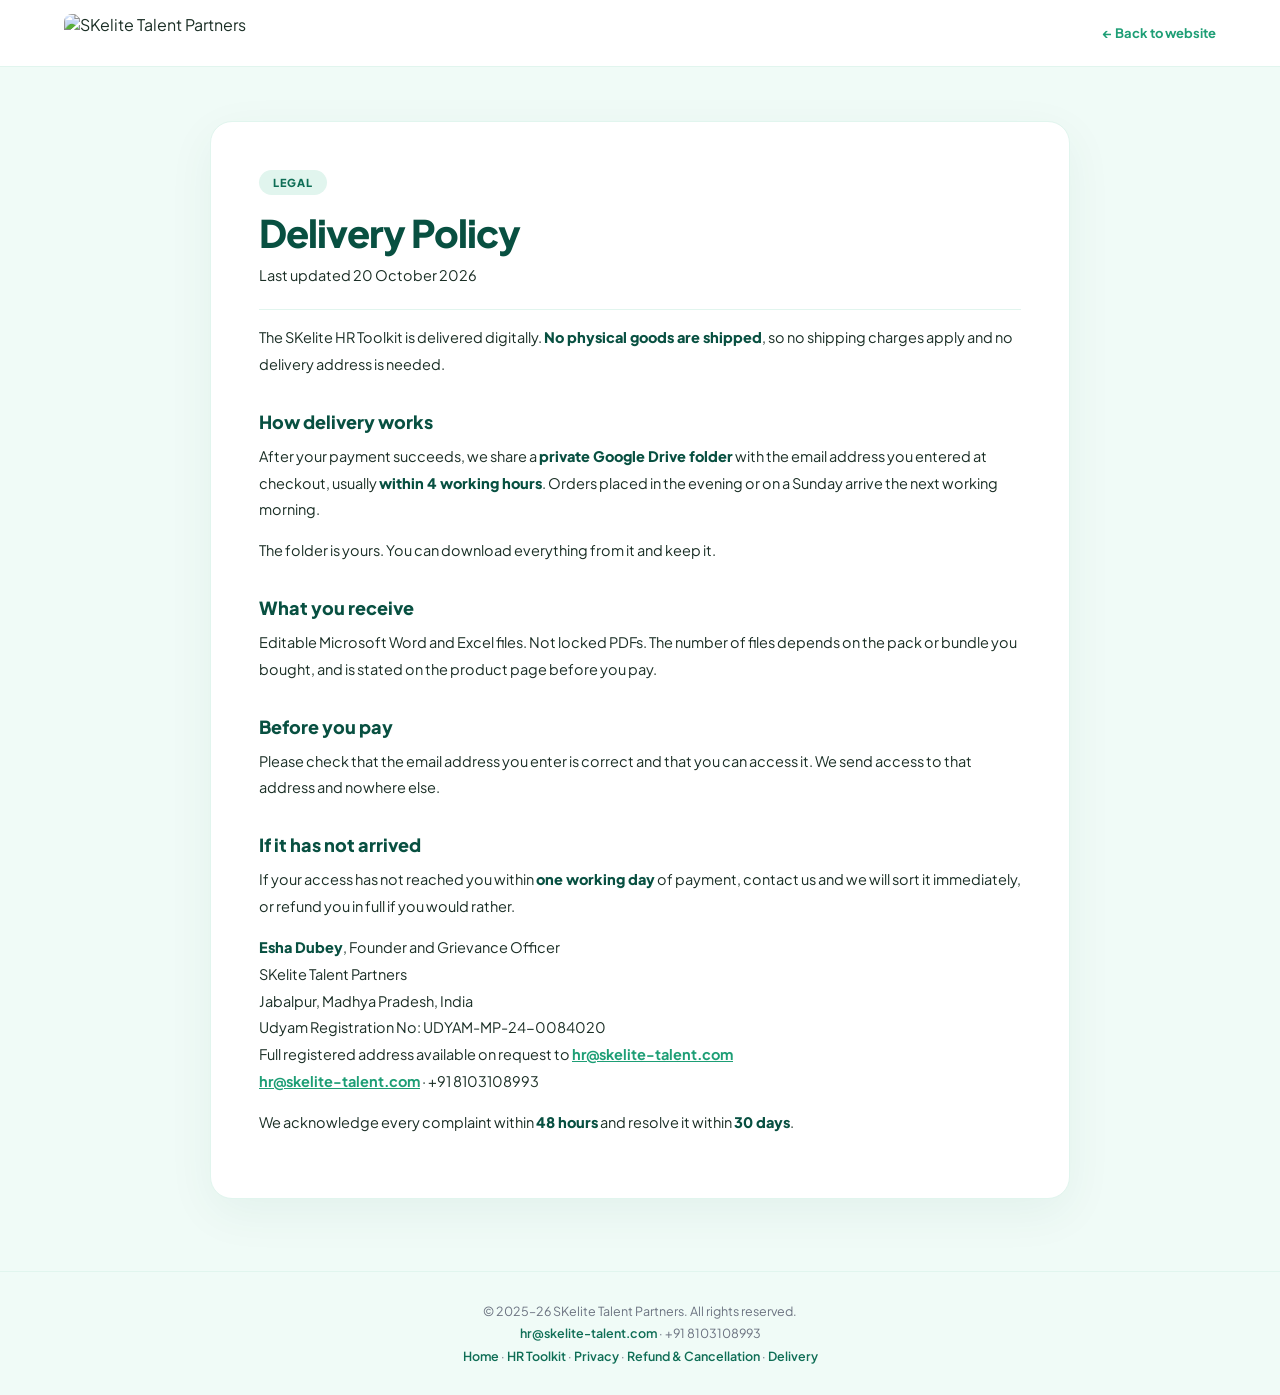
==== delivery-policy.html @ 0fa4f407 "Add files via upload" ====
<!DOCTYPE html>
<html lang="en">
<head>
<meta charset="UTF-8"/>
<meta name="viewport" content="width=device-width, initial-scale=1.0"/>
<title>Delivery Policy · SKelite Talent Partners</title>
<meta name="description" content="How the SKelite HR Toolkit is delivered after payment."/>
<link rel="preconnect" href="https://fonts.googleapis.com"/>
<link rel="preconnect" href="https://fonts.gstatic.com" crossorigin/>
<link href="https://fonts.googleapis.com/css2?family=Plus+Jakarta+Sans:wght@400;600;700;800&display=swap" rel="stylesheet"/>
<style>
:root{
  --teal:#1D9E75;--td:#0f6e56;--tdp:#085041;--tdd:#04342C;
  --tl:#9FE1CB;--tp:#e1f5ee;--tm:#5DCAA5;--tg:#f0fbf7;
  --y:#F5C518;--yl:#FFFBEA;--ym:#FDE68A;--yd:#D4A017;
  --gray:#6b7280;--dark:#0a1a14;--ink:#1a2e25;
}
*{margin:0;padding:0;box-sizing:border-box;}
body{font-family:'Plus Jakarta Sans',-apple-system,BlinkMacSystemFont,'Segoe UI',sans-serif;background:var(--tg);color:var(--ink);-webkit-font-smoothing:antialiased;}
a{color:inherit;}
.in{max-width:1180px;margin:0 auto;}
.pg-nav{background:#fff;border-bottom:1px solid var(--tp);padding:14px 5vw;position:sticky;top:0;z-index:50;}
.pg-nav-in{max-width:1180px;margin:0 auto;display:flex;align-items:center;justify-content:space-between;gap:16px;}
.pg-logo{display:inline-flex;align-items:center;gap:10px;text-decoration:none;}
.pg-logo img{height:38px;display:block;border-radius:8px;}
.pg-back{font-size:13px;font-weight:700;color:var(--teal);text-decoration:none;white-space:nowrap;}
.pg-back:hover{color:var(--td);}
.pg-wrap{padding:54px 5vw 72px;}
.pg-card{background:#fff;border:1px solid var(--tp);border-radius:22px;padding:clamp(26px,5vw,48px);box-shadow:0 14px 48px rgba(8,80,65,.06);max-width:860px;margin:0 auto;}
.pg-eyebrow{display:inline-block;background:var(--tp);color:var(--td);border-radius:100px;padding:6px 14px;font-size:11px;font-weight:800;letter-spacing:1px;margin-bottom:16px;}
h1.pg-h1{font-size:clamp(26px,4.4vw,38px);font-weight:800;color:var(--tdp);letter-spacing:-1px;line-height:1.14;margin-bottom:8px;}
.pg-updated{font-size:12.5px;color:var(--gray);margin-bottom:30px;padding-bottom:20px;border-bottom:1px solid var(--tp);}
.pg-card h2{font-size:18px;font-weight:800;color:var(--tdp);margin:32px 0 10px;}
.pg-card h3{font-size:15px;font-weight:800;color:var(--td);margin:22px 0 8px;}
.pg-card p{font-size:14.5px;line-height:1.85;color:var(--ink);margin-bottom:14px;}
.pg-card ul{margin:0 0 16px 22px;}
.pg-card li{font-size:14.5px;line-height:1.85;color:var(--ink);margin-bottom:7px;}
.pg-card a{color:var(--teal);font-weight:700;}
.pg-card strong{color:var(--tdp);font-weight:800;}
.pg-card hr{border:none;border-top:1px solid var(--tp);margin:30px 0;}
.pg-card table{width:100%;border-collapse:collapse;margin:0 0 20px;font-size:13.5px;}
.pg-card th{text-align:left;background:var(--tg);color:var(--tdp);font-weight:800;padding:10px 13px;border:1px solid var(--tp);font-size:12.5px;}
.pg-card td{padding:10px 13px;border:1px solid var(--tp);line-height:1.7;vertical-align:top;}
.pg-contact{background:var(--tg);border:1.5px solid var(--tl);border-radius:16px;padding:20px 22px;margin:24px 0;}
.pg-contact p{margin-bottom:6px;font-size:14px;}
.pg-contact p:last-child{margin-bottom:0;}
.pg-foot{background:var(--tg);border-top:1px solid var(--tp);color:var(--gray);padding:28px 5vw;text-align:center;font-size:12.5px;line-height:1.8;}
.pg-foot a{color:var(--td);text-decoration:none;font-weight:600;}
.pg-foot a:hover{text-decoration:underline;}
@media(max-width:560px){.pg-wrap{padding:30px 4vw 48px;}.pg-card table{font-size:12.5px;}.pg-card th,.pg-card td{padding:8px 9px;}}
</style>
</head>
<body>
<nav class="pg-nav">
  <div class="pg-nav-in">
    <a href="/" class="pg-logo"><img src="https://i.postimg.cc/LsXPNJD8/SKelite-website-logo.png" alt="SKelite Talent Partners"/></a>
    <a href="/" class="pg-back">← Back to website</a>
  </div>
</nav>
<div class="pg-wrap"><div class="in"><div class="pg-card">
<div class="pg-eyebrow">LEGAL</div>
<h1 class="pg-h1">Delivery Policy</h1>
<p class="pg-updated">Last updated 20 October 2026</p>
<p>The SKelite HR Toolkit is delivered digitally. <strong>No physical goods are shipped</strong>, so no shipping charges apply and no delivery address is needed.</p>
<h2>How delivery works</h2>
<p>After your payment succeeds, we share a <strong>private Google Drive folder</strong> with the email address you entered at checkout, usually <strong>within 4 working hours</strong>. Orders placed in the evening or on a Sunday arrive the next working morning.</p>
<p>The folder is yours. You can download everything from it and keep it.</p>
<h2>What you receive</h2>
<p>Editable Microsoft Word and Excel files. Not locked PDFs. The number of files depends on the pack or bundle you bought, and is stated on the product page before you pay.</p>
<h2>Before you pay</h2>
<p>Please check that the email address you enter is correct and that you can access it. We send access to that address and nowhere else.</p>
<h2>If it has not arrived</h2>
<p>If your access has not reached you within <strong>one working day</strong> of payment, contact us and we will sort it immediately, or refund you in full if you would rather.</p>
<p><strong>Esha Dubey</strong>, Founder and Grievance Officer<br/>SKelite Talent Partners<br/>Jabalpur, Madhya Pradesh, India<br/>Udyam Registration No: UDYAM-MP-24-0084020<br/>Full registered address available on request to <a href="mailto:hr@skelite-talent.com">hr@skelite-talent.com</a><br/><a href="mailto:hr@skelite-talent.com">hr@skelite-talent.com</a> · +91 8103108993</p>
<p>We acknowledge every complaint within <strong>48 hours</strong> and resolve it within <strong>30 days</strong>.</p>
</div></div></div>
<footer class="pg-foot">
  <div class="in">
    © 2025–26 SKelite Talent Partners. All rights reserved.<br/>
    <a href="mailto:hr@skelite-talent.com">hr@skelite-talent.com</a> · +91 8103108993<br/>
    <a href="/">Home</a> · <a href="/hr-toolkit">HR Toolkit</a> · <a href="/privacy-policy">Privacy</a> · <a href="/refund-policy">Refund &amp; Cancellation</a> · <a href="/delivery-policy">Delivery</a>
  </div>
</footer>
</body>
</html>
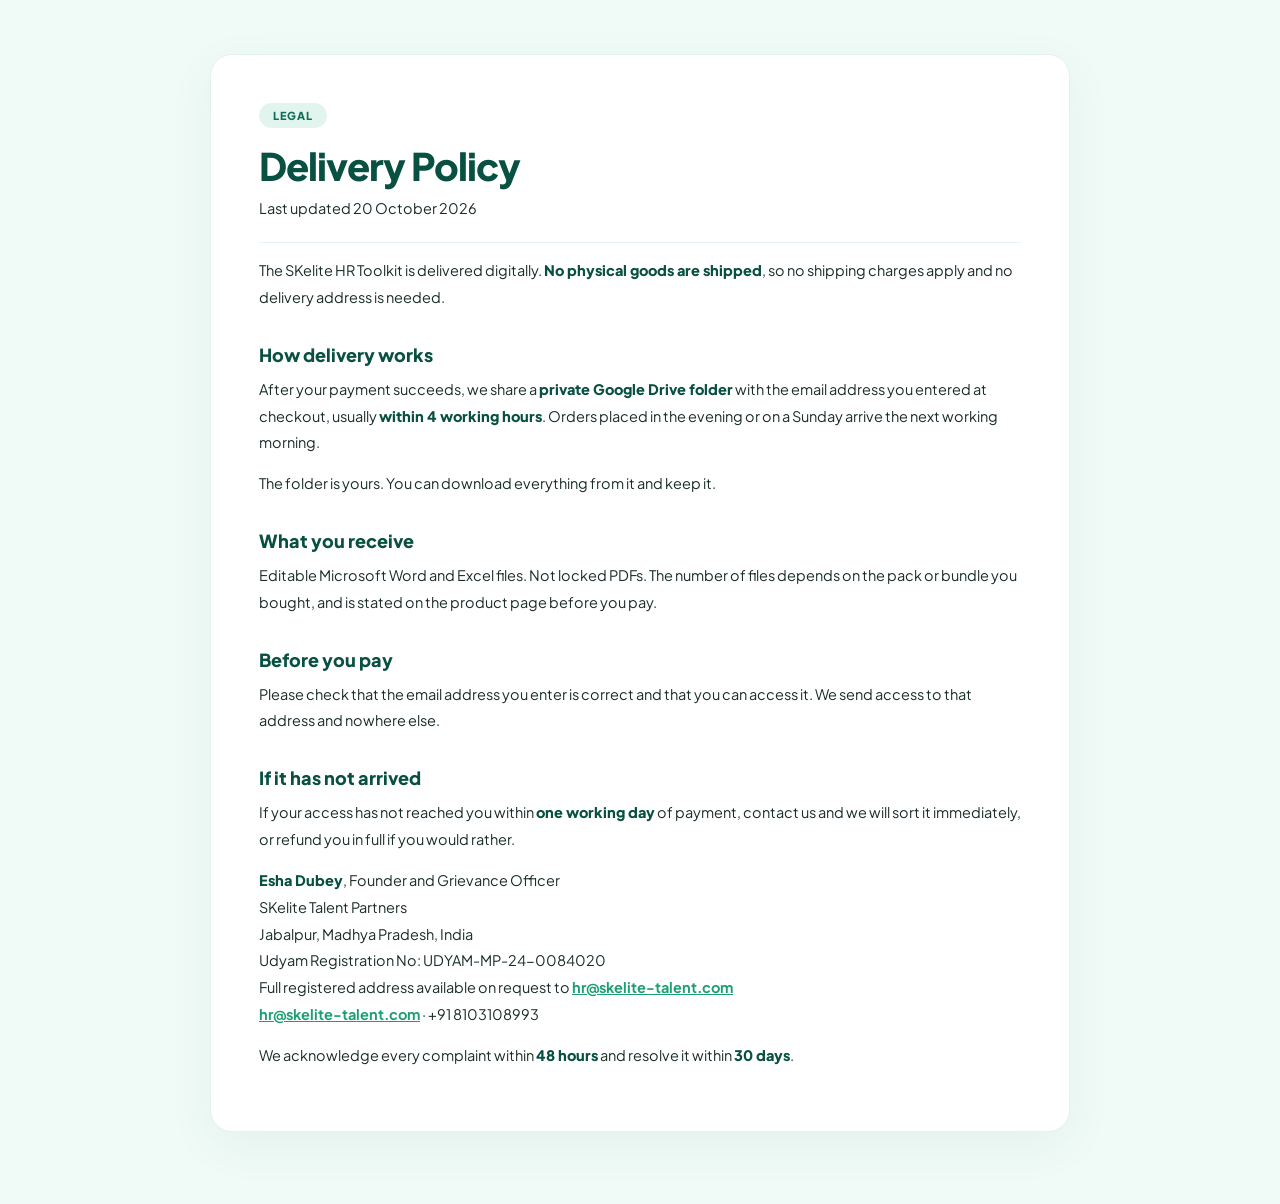
==== commit 941df777: "Add files via upload" ====
--- a/delivery-policy.html
+++ b/delivery-policy.html
@@ -51,12 +51,7 @@
 </style>
 </head>
 <body>
-<nav class="pg-nav">
-  <div class="pg-nav-in">
-    <a href="/" class="pg-logo"><img src="https://i.postimg.cc/LsXPNJD8/SKelite-website-logo.png" alt="SKelite Talent Partners"/></a>
-    <a href="/" class="pg-back">← Back to website</a>
-  </div>
-</nav>
+<div id="site-nav"></div>
 <div class="pg-wrap"><div class="in"><div class="pg-card">
 <div class="pg-eyebrow">LEGAL</div>
 <h1 class="pg-h1">Delivery Policy</h1>
@@ -74,12 +69,7 @@
 <p><strong>Esha Dubey</strong>, Founder and Grievance Officer<br/>SKelite Talent Partners<br/>Jabalpur, Madhya Pradesh, India<br/>Udyam Registration No: UDYAM-MP-24-0084020<br/>Full registered address available on request to <a href="mailto:hr@skelite-talent.com">hr@skelite-talent.com</a><br/><a href="mailto:hr@skelite-talent.com">hr@skelite-talent.com</a> · +91 8103108993</p>
 <p>We acknowledge every complaint within <strong>48 hours</strong> and resolve it within <strong>30 days</strong>.</p>
 </div></div></div>
-<footer class="pg-foot">
-  <div class="in">
-    © 2025–26 SKelite Talent Partners. All rights reserved.<br/>
-    <a href="mailto:hr@skelite-talent.com">hr@skelite-talent.com</a> · +91 8103108993<br/>
-    <a href="/">Home</a> · <a href="/hr-toolkit">HR Toolkit</a> · <a href="/privacy-policy">Privacy</a> · <a href="/refund-policy">Refund &amp; Cancellation</a> · <a href="/delivery-policy">Delivery</a>
-  </div>
-</footer>
+<div id="site-footer"></div>
+<script src="/site.js"></script>
 </body>
 </html>
